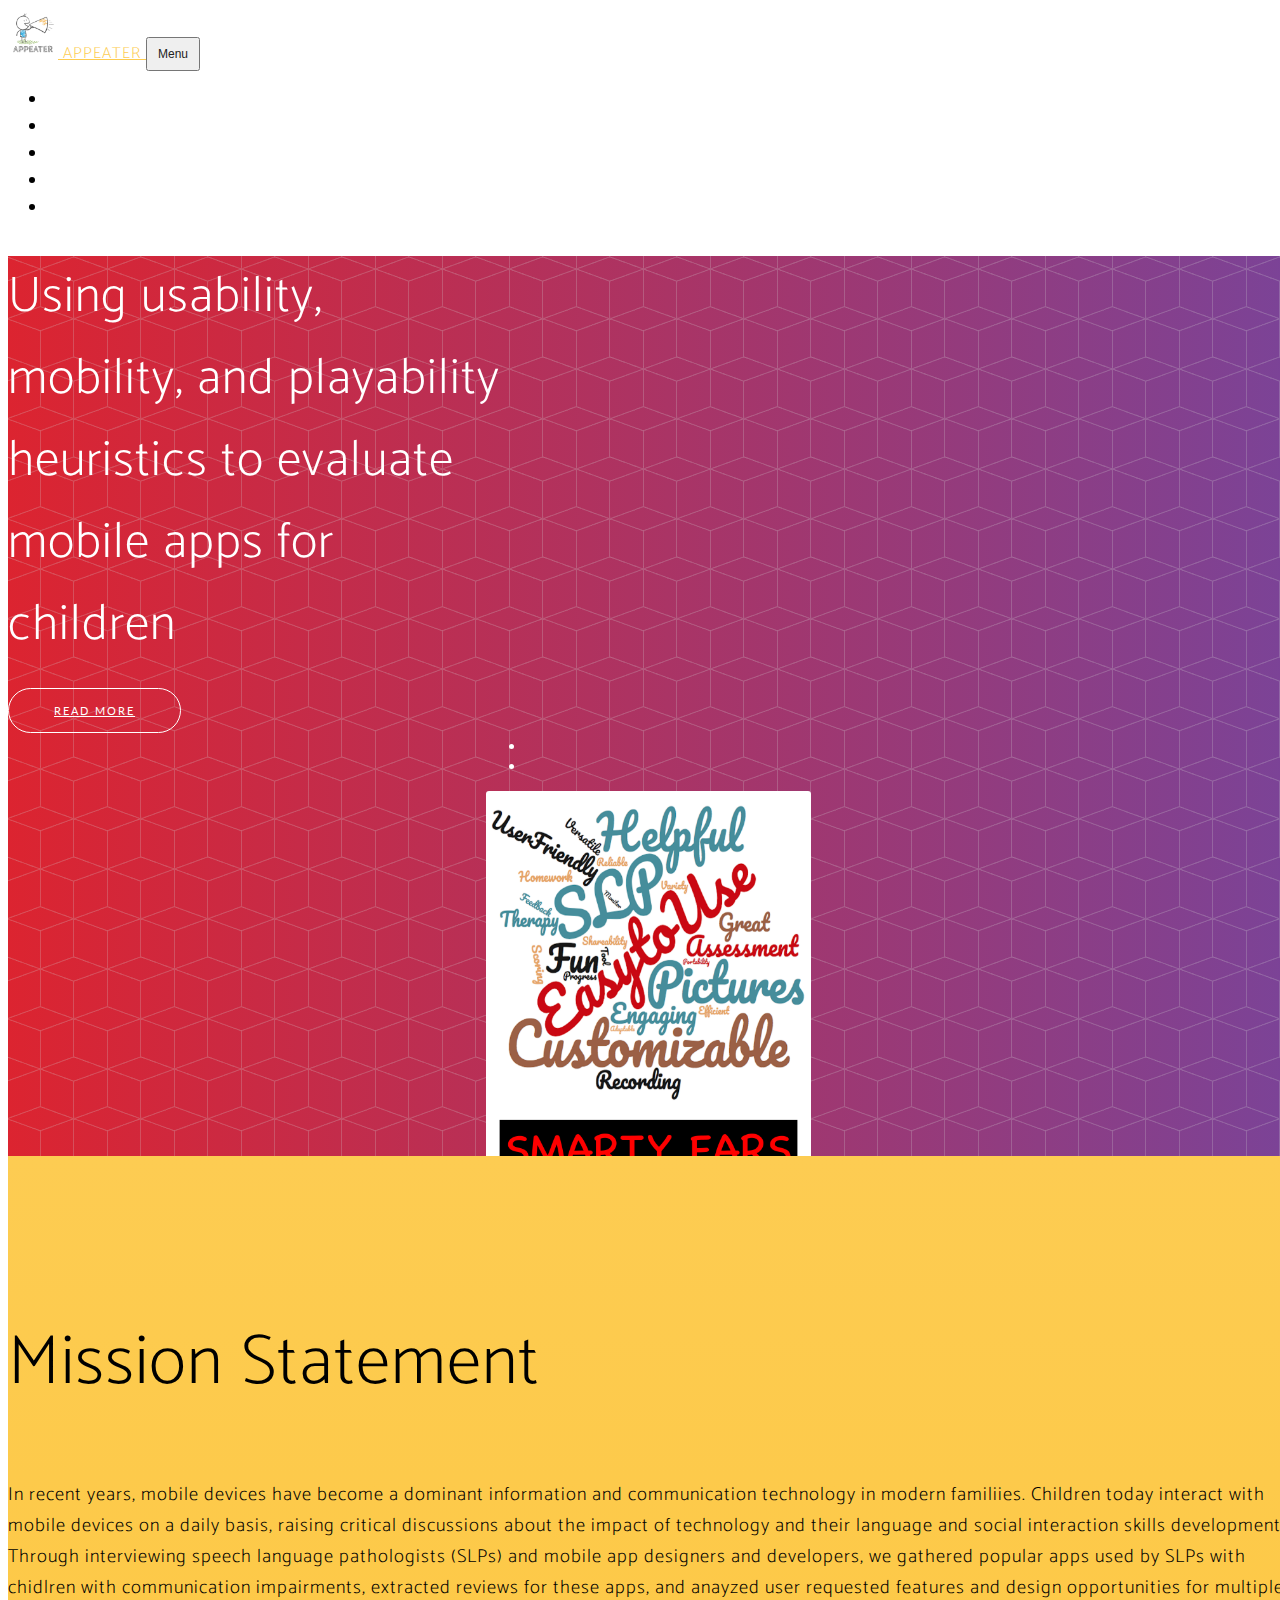
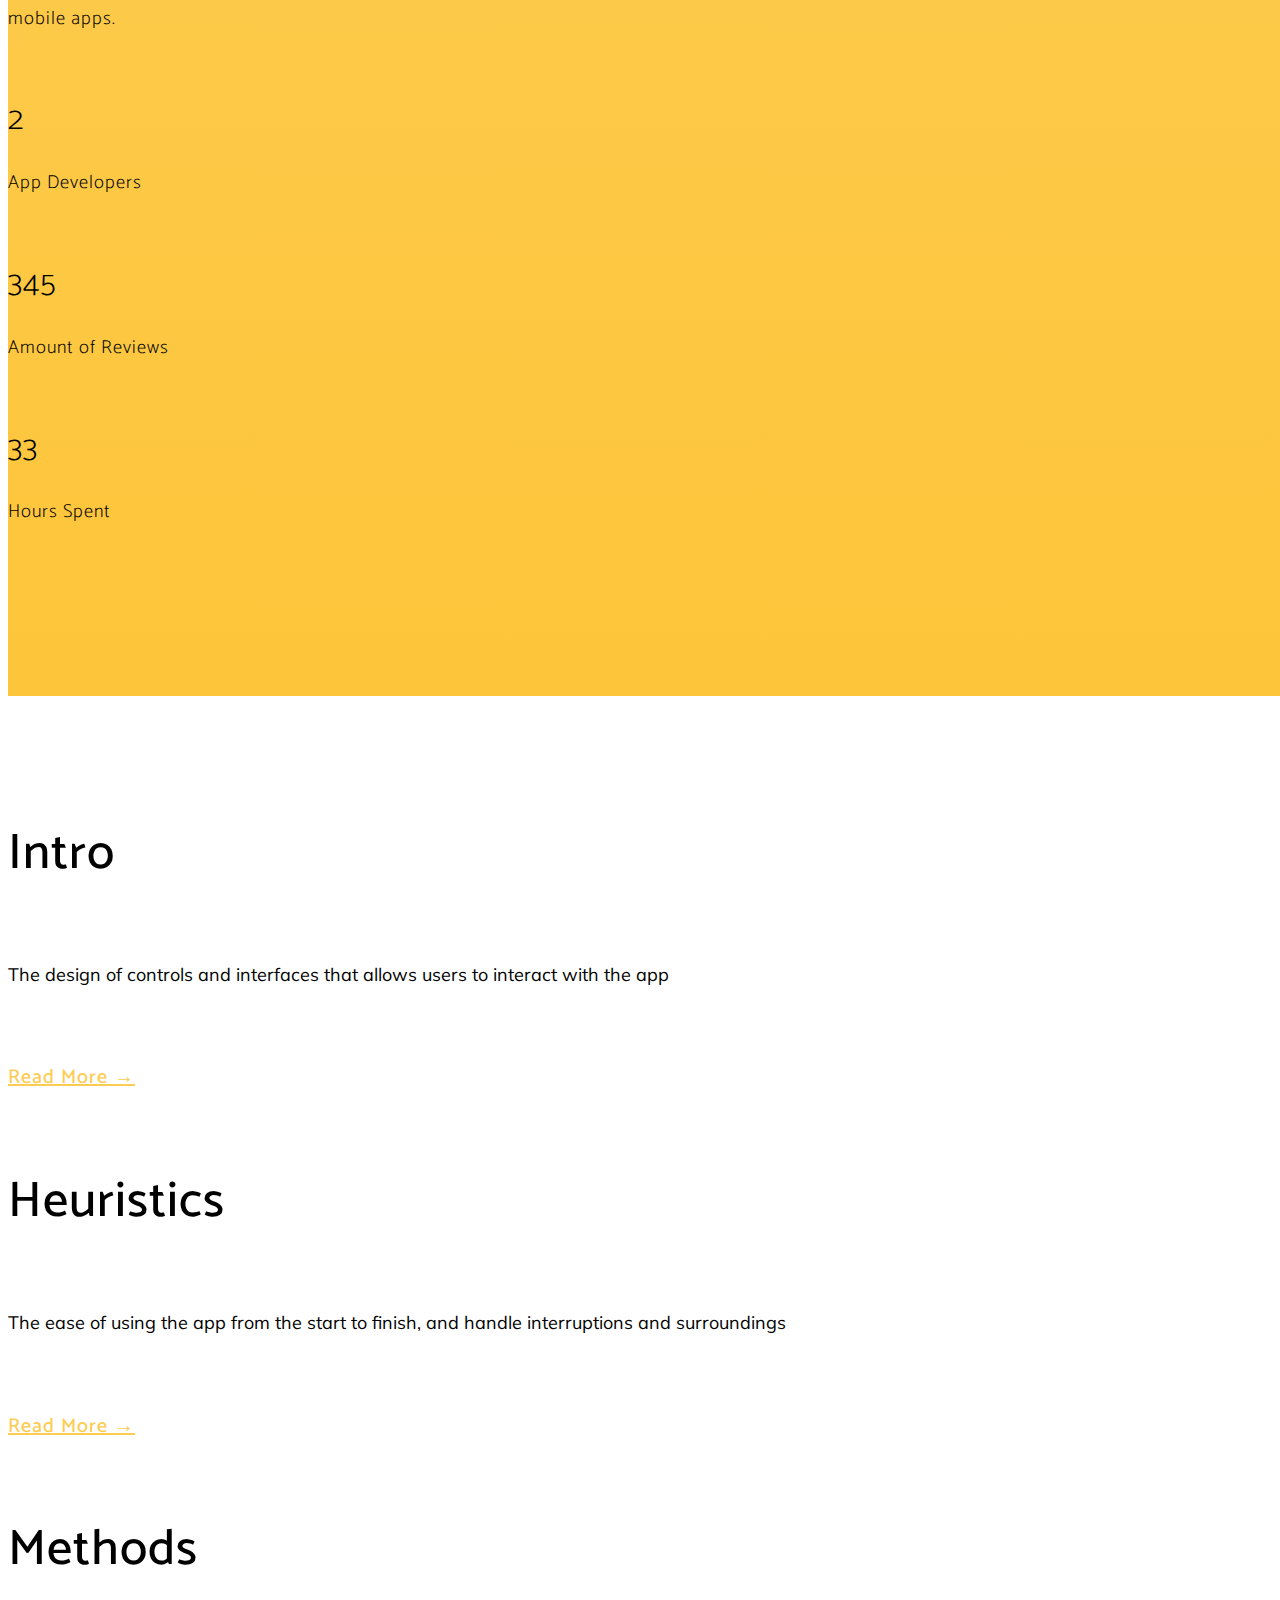
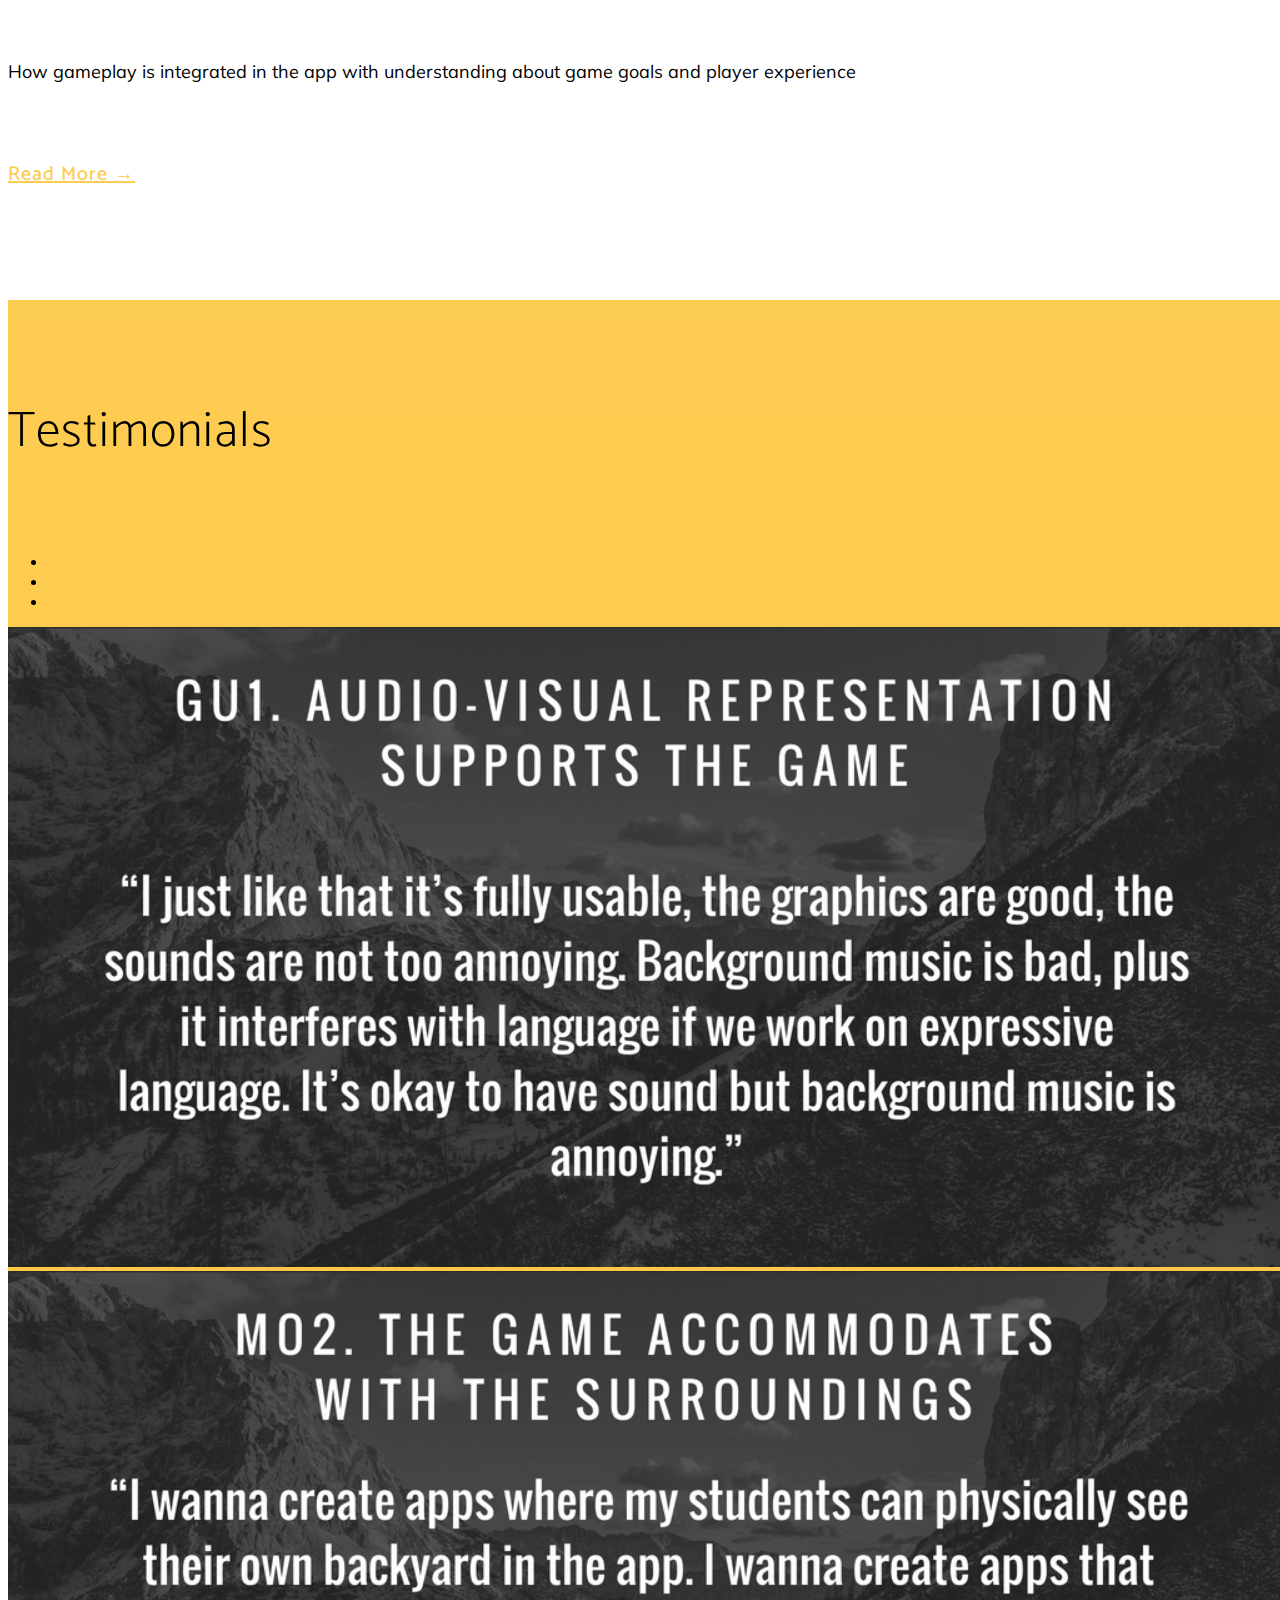
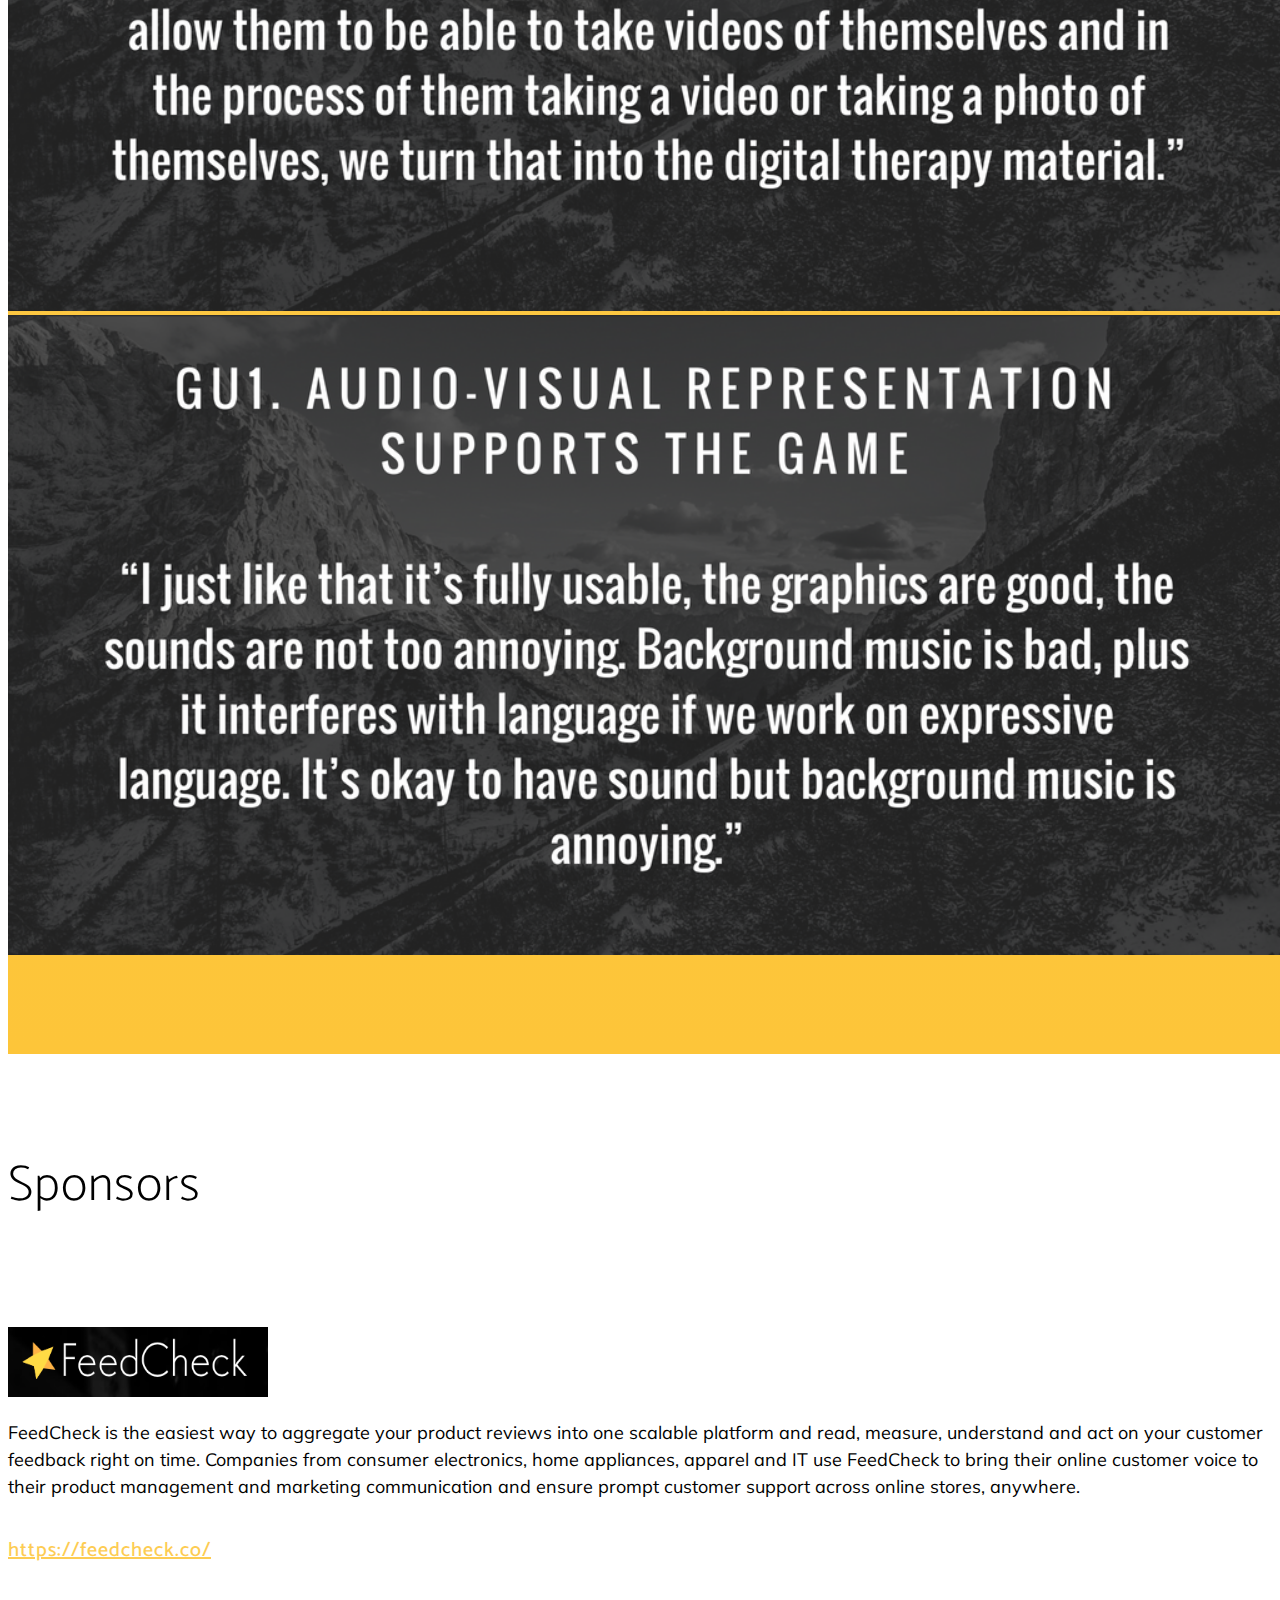
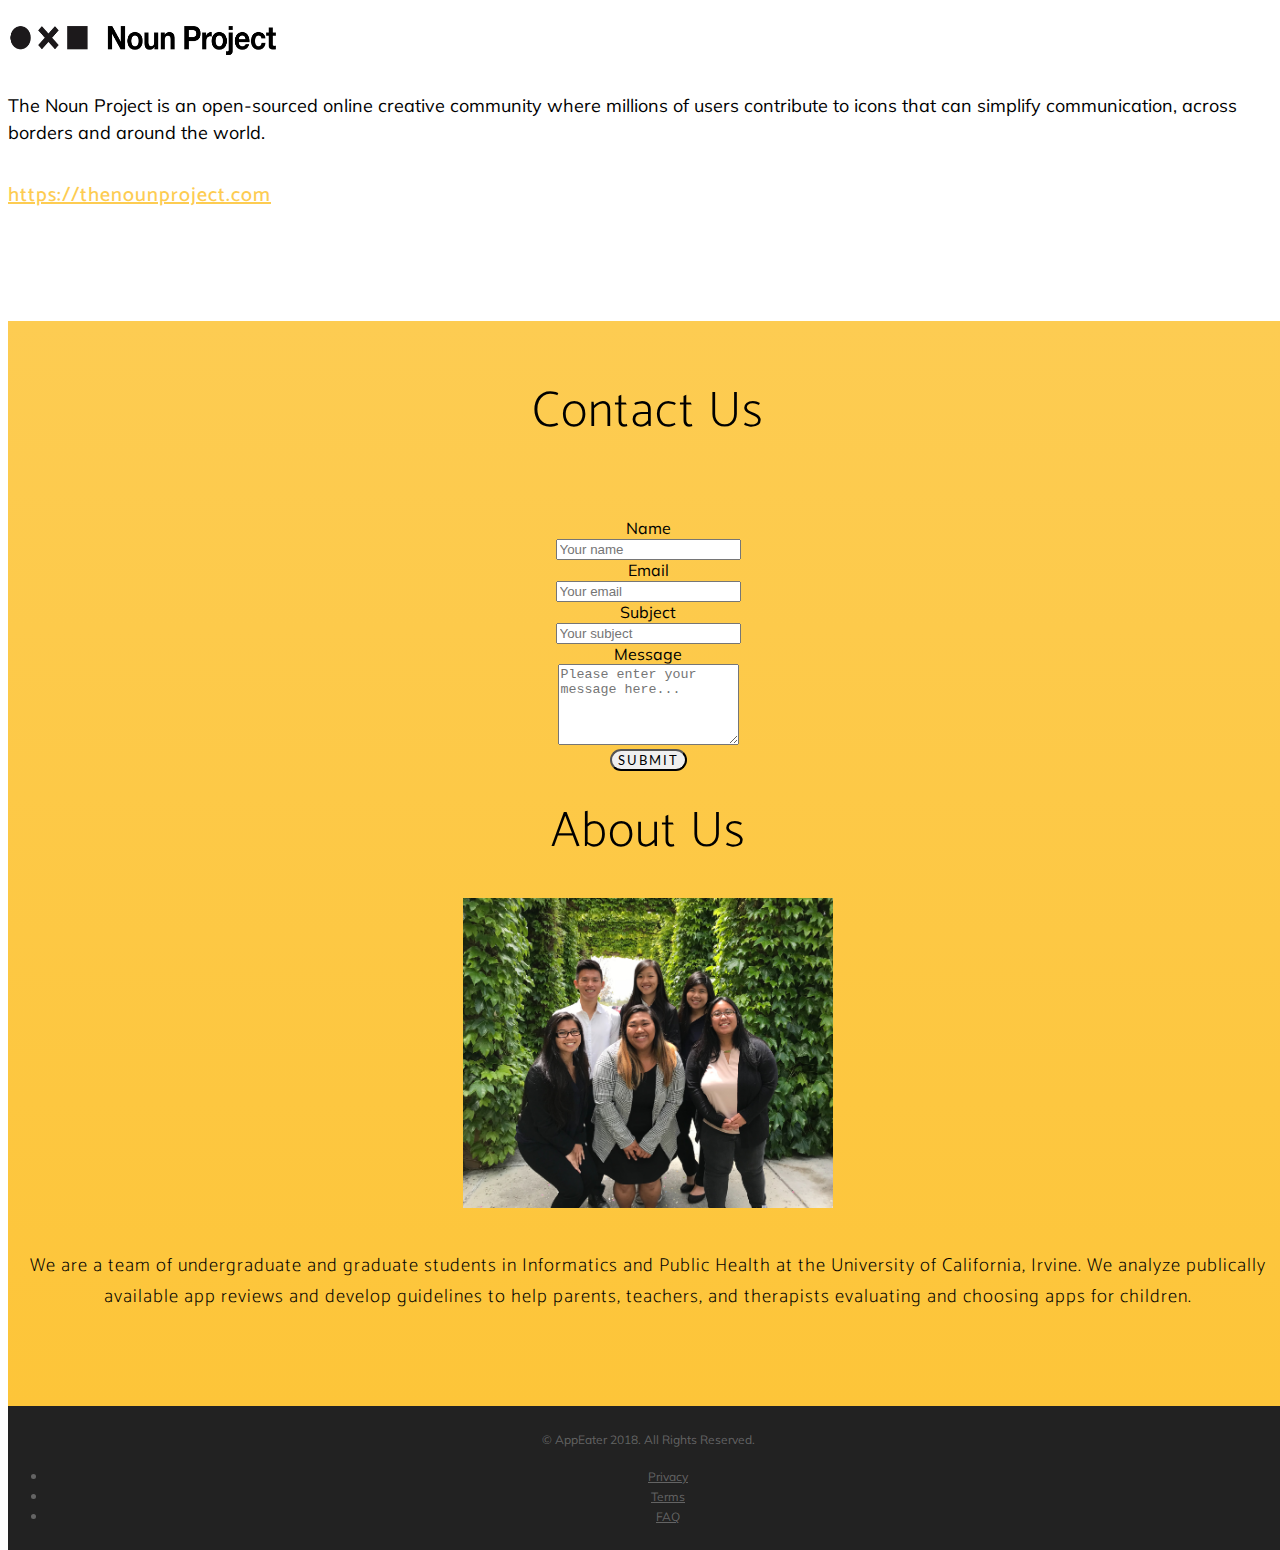
==== index.html @ c5a3f0bb "Add files via upload" ====
<!DOCTYPE html>
<html lang="en">

  <head>

    <meta charset="utf-8">
    <meta name="viewport" content="width=device-width, initial-scale=1, shrink-to-fit=no">
    <meta name="description" content="">
    <meta name="author" content="">

    <title>Evaluating Reviews - Speech Therapy Applications</title>

    <!-- Bootstrap core CSS -->
    <link href="vendor/bootstrap/css/bootstrap.min.css" rel="stylesheet">

    <!-- Custom fonts for this template -->
    <link rel="stylesheet" href="vendor/font-awesome/css/font-awesome.min.css">
    <link rel="stylesheet" href="vendor/simple-line-icons/css/simple-line-icons.css">
    <link href="https://fonts.googleapis.com/css?family=Lato" rel="stylesheet">
    <link href="https://fonts.googleapis.com/css?family=Catamaran:100,200,300,400,500,600,700,800,900" rel="stylesheet">
    <link href="https://fonts.googleapis.com/css?family=Muli" rel="stylesheet">

    <!-- Plugin CSS -->
    <link rel="stylesheet" href="device-mockups/device-mockups.min.css">

    <!-- Custom styles for this template -->
    <link href="css/new-age.min.css" rel="stylesheet">

  </head>

  <body id="page-top">

    <!-- Navigation -->
    <nav class="navbar navbar-expand-lg navbar-light fixed-top" id="mainNav">
      <div class="container">
        <a class="navbar-brand js-scroll-trigger" href="#page-top">
        <img src="img/logo.png" class="img-thumbnail" alt="logo" width="50" height="50"> APPEATER
    </a>
        <button class="navbar-toggler navbar-toggler-right" type="button" data-toggle="collapse" data-target="#navbarResponsive" aria-controls="navbarResponsive" aria-expanded="false" aria-label="Toggle navigation">
          Menu
          <i class="fa fa-bars"></i>
        </button>
        <div class="collapse navbar-collapse" id="navbarResponsive">
          <ul class="navbar-nav ml-auto">
            <li class="nav-item">
              <a class="nav-link js-scroll-trigger" href="intro.html">About</a>
            </li>
            <li class="nav-item">
              <a class="nav-link js-scroll-trigger" href="heuristics.html">Heuristics</a>
            </li>
            <li class="nav-item">
              <a class="nav-link js-scroll-trigger" href="methods.html">Methods</a>
            </li>
            <li class="nav-item">
              <a class="nav-link js-scroll-trigger" href="members.html">Team</a>
            </li>
            <li class="nav-item">
              <a class="nav-link js-scroll-trigger" href="contact.html">Feedback</a>
            </li>
          </ul>
        </div>
      </div>
    </nav>

    <header class="masthead">
      <div class="container h-100">
        <div class="row h-100">
          <div class="col-lg-6 my-auto">
            <div class="header-content mx-auto">
              <h1 class="mb-5"> Using usability, mobility, and playability heuristics to evaluate mobile apps for children</h1>
              <a href="#about" class="btn btn-outline btn-xl js-scroll-trigger">READ MORE</a>
            </div>
          </div>
          <div class="col-lg-6 my-auto">
            <div class="device-container">
              <div class="device-mockup ipad_air_2 portrait silver">
                <div class="device">
                  <div class="screen">
                    <!-- Demo image for screen mockup, you can put an image here, some HTML, an animation, video, or anything else! -->
                    <div id="wordcloud" class="carousel slide" data-ride="carousel">

                      <!-- Indicators -->
                      <ul class="carousel-indicators">
                        <li data-target="#wordcloud" data-slide-to="0" class="active"></li>
                        <li data-target="#wordcloud" data-slide-to="1"></li>
                      </ul>

                      <!-- The slideshow -->
                      <div class="carousel-inner">
                        <div class="carousel-item active">
                          <img src="img/SE_wordcloud_tablet.png" alt="mo1" width="100%">
                        </div>
                        <div class="carousel-item">
                          <img src="img/TBT_wordcloud_tablet.png" alt="mo2"  width="100%">
                        </div>
                      </div>

                      <!-- Left and right controls -->
                      <a class="carousel-control-prev" href="#wordcloud" data-slide="prev">
                        <span class="carousel-control-prev-icon"></span>
                      </a>
                      <a class="carousel-control-next" href="#wordcloud" data-slide="next">
                        <span class="carousel-control-next-icon"></span>
                    </a>
                        </div>
                  </div>
                  <div class="button">
                    <!-- You can hook the "home button" to some JavaScript events or just remove it -->
                  </div>
                </div>
              </div>
            </div>
          </div>
        </div>
      </div>
    </header>

    <section class="download bg-primary text-center" id="about">
      <div class="container">
        <div class="row">
          <div class="col-md-12 mx-auto">
              <h2 class="section-heading">Mission Statement</h2>
            <h3 class="section-heading">In recent years, mobile devices have become a dominant information and communication technology in modern familiies. Children today interact with mobile devices on a daily basis, raising critical discussions about the impact of technology and their language and social interaction skills development. Through interviewing speech language pathologists (SLPs) and mobile app designers and developers, we gathered popular apps used by SLPs with chidlren with communication impairments, extracted reviews for these apps, and anayzed user requested features and design opportunities for multiple mobile apps.</h3>
            <div class="row">
              <div class="col-lg-4">
                <div class="feature-item">
                    <br>
                  <h1 class="display-1">2</h1>
                  <h3>App Developers</h3>
                </div>
              </div>
              <div class="col-lg-4">
                <div class="feature-item">
                    <br>
                  <h1 class="display-1">345</h1>
                  <h3>Amount of Reviews</h3>
                </div>
              </div>
              <div class="col-lg-4">
                <div class="feature-item">
                    <br>
                  <h1 class="display-1">33</h1>
                  <h3>Hours Spent</h3>
                </div>
              </div>
            </div>
          </div>
        </div>
      </div>
    </section>

    <section class="text-center" id="heuristics">
      <div class="container">
        <div class="row">
          <div class="col-lg-4 col-md-6 text-center">
            <div class="service-box mt-5 mx-auto">
              <h4 class="mb-3">Intro</h4>
              <p class="text-muted mb-0">The design of controls and interfaces that allows users to interact with the app</p>
              <br>
              <h5><a href="intro.html">Read More →</a></h5>
            </div>
          </div>

          <div class="col-lg-4 col-md-6 text-center">
            <div class="service-box mt-5 mx-auto">
              <h4 class="mb-3">Heuristics</h4>
              <p class="text-muted mb-0">The ease of using the app from the start to finish, and handle interruptions and surroundings</p>
              <br>
              <h5><a href="heuristics.html">Read More →</a></h5>
            </div>
          </div>

          <div class="col-lg-4 col-md-6 text-center">
            <div class="service-box mt-5 mx-auto">
              <h4 class="mb-3">Methods</h4>
              <p class="text-muted mb-0">How gameplay is integrated in the app with understanding about game goals and player experience</p>
              <br>
              <h5><a href="methods.html">Read More →</a></h5>
          </div>
          </div>
        </div>
      </div>
    </section>

    <section class="bg-primary text-center" id="testimonials">
        <div class="container">
            <div class="row">
                <div class="col-lg-12 text-center">
                    <h2 class="section-heading">Testimonials</h2> <br>
                <div id="demo" class="carousel slide" data-ride="carousel">

                  <!-- Indicators -->
                  <ul class="carousel-indicators">
                    <li data-target="#demo" data-slide-to="0" class="active"></li>
                    <li data-target="#demo" data-slide-to="1"></li>
                    <li data-target="#demo" data-slide-to="2"></li>
                  </ul>

                  <!-- The slideshow -->
                  <div class="carousel-inner">
                    <div class="carousel-item active">
                      <img src="img/1.png" alt="mo1" width="100%">
                    </div>
                    <div class="carousel-item">
                      <img src="img/2.png" alt="mo2"  width="100%">
                    </div>
                    <div class="carousel-item">
                      <img src="img/1.png" alt="mo3"  width="100%">
                    </div>
                  </div>

                  <!-- Left and right controls -->
                  <a class="carousel-control-prev" href="#demo" data-slide="prev">
                    <span class="carousel-control-prev-icon"></span>
                  </a>
                  <a class="carousel-control-next" href="#demo" data-slide="next">
                    <span class="carousel-control-next-icon"></span>
                </a>
                    </div>
                </div>
                </div>
            </div>
        <br>
    </section>

    <section class="features text-center">
        <h2 class="section-heading">Sponsors</h2>
        <div class="container">
          <div class="row">
            <div class="col-lg-6">
                <a href="https://feedcheck.co/"><img src="img/feedchecklogo.png" alt="feedchecklogo" width="260" height="70"></a><br>
                <p>FeedCheck is the easiest way to aggregate your product reviews into one scalable
                    platform and read, measure, understand and act on your customer
                    feedback right on time. Companies from consumer electronics, home appliances,
                    apparel and IT use FeedCheck to bring their online customer voice to their product
                    management and marketing communication and ensure prompt customer support across
                    online stores, anywhere.</p>
                <a href="https://feedcheck.co/"><h5>https://feedcheck.co/</h5></a>
            </div>
            <div class="col-lg-6">
                <a href="https://thenounproject.com"><img src="img/nounproject.png" alt="feedchecklogo" width="270" height="70"></a><br>
                <p>The Noun Project is an open-sourced online creative community where millions
                    of users contribute to icons that can simplify communication, across borders and around the world.</p>
                <a href="https://thenounproject.com"><h5>https://thenounproject.com</h5></a>
            </div>
        </div>
    </div>
    </section>

    <section class="contact bg-primary" id="contact">
      <div class="container">
          <div class="row">
            <div class="col-lg-6 my-auto">
                <h2>Contact Us</h2>
                <br>
                <br>

              <!-- Name input-->
        <form action="contactform.php" method="POST">
            <div class="form-group">
              <label class="col-md-3 control-label" for="name">Name</label>
              <div class="col-md-12">
                <input id="name" name="name" type="text" placeholder="Your name" class="form-control">
              </div>
            </div>

            <!-- Email input-->
            <div class="form-group">
              <label class="col-md-3 control-label" for="email">Email</label>
              <div class="col-md-12">
                <input id="email" name="email" type="text" placeholder="Your email" class="form-control">
              </div>
            </div>

            <!-- Subject input-->
            <div class="form-group">
              <label class="col-md-3 control-label" for="email">Subject</label>
              <div class="col-md-12">
                <input id="subject" name="subject" type="text" placeholder="Your subject" class="form-control">
              </div>
            </div>

            <!-- Message body -->
            <div class="form-group">
              <label class="col-md-3 control-label" for="message">Message</label>
              <div class="col-md-12">
                <textarea class="form-control" id="message" name="message" placeholder="Please enter your message here..." rows="5"></textarea>
              </div>
            </div>

            <!-- Form actions -->
            <div class="form-group">
              <div class="col-md-12 text-center">
                <button type="submit" class="btn btn-primary btn-lg" name="submit">Submit</button>
              </div>
            </div>
            </div>
        </form>

            <div class="col-lg-6 my-auto">
                <br>
                <h2>About Us</h2>
                <img src="img/teampic.jpg" alt="groupphoto" width="370" height="310">
                <br>
                <br>
                <h3>We are a team of undergraduate and graduate students in Informatics and Public Health at the University of California, Irvine. We analyze publically available app reviews and develop guidelines to help parents, teachers, and therapists evaluating and choosing apps for children.</h3>
            </div>
        </div>
    </div>
    </section>

    <footer>
      <div class="container">
        <p>&copy; AppEater 2018. All Rights Reserved.</p>
        <ul class="list-inline">
          <li class="list-inline-item">
            <a href="#">Privacy</a>
          </li>
          <li class="list-inline-item">
            <a href="#">Terms</a>
          </li>
          <li class="list-inline-item">
            <a href="#">FAQ</a>
          </li>
        </ul>
      </div>
    </footer>

    <!-- Bootstrap core JavaScript -->
    <script src="vendor/jquery/jquery.min.js"></script>
    <script src="vendor/bootstrap/js/bootstrap.bundle.min.js"></script>

    <!-- Plugin JavaScript -->
    <script src="vendor/jquery-easing/jquery.easing.min.js"></script>

    <!-- Custom scripts for this template -->
    <script src="js/new-age.min.js"></script>

  </body>

</html>
---- css/new-age.min.css ----
body,html{width:100%;height:100%}body{font-family:Muli,Helvetica,Arial,sans-serif}a{color:#fdcc52;-webkit-transition:all .35s;-moz-transition:all .35s;transition:all .35s}a:focus,a:hover{color:#fcbd20}hr{max-width:100px;margin:25px auto 0;border-width:1px;border-color:rgba(34,34,34,.1)}hr.light{border-color:#fff}h1,h2,h3,h4,h5,h6{font-family:Catamaran,Helvetica,Arial,sans-serif;font-weight:200;letter-spacing:1px}p{font-size:18px;line-height:1.5;margin-bottom:20px}section{padding:50px 0px 75px 0px}section h2{font-size:50px}section h4{font-size:50px; font-weight:500}section h5{font-size:20px;font-weight:500}#mainNav{border-color:rgba(34,34,34,.05);background-color:#fff;-webkit-transition:all .35s;-moz-transition:all .35s;transition:all .35s;font-family:Catamaran,Helvetica,Arial,sans-serif;font-weight:200;letter-spacing:1px}#mainNav .navbar-brand{color:#fdcc52;font-family:Catamaran,Helvetica,Arial,sans-serif;font-weight:200;letter-spacing:1px}#mainNav .navbar-brand:focus,#mainNav .navbar-brand:hover{color:#fcbd20}#mainNav .navbar-toggler{font-size:12px;padding:8px 10px;color:#222}#mainNav .navbar-nav>li>a{font-size:11px;font-family:Lato,Helvetica,Arial,sans-serif;letter-spacing:2px;text-transform:uppercase}#mainNav .navbar-nav>li>a.active{color:#fdcc52!important;background-color:transparent}#mainNav .navbar-nav>li>a.active:hover{background-color:transparent}#mainNav .navbar-nav>li>a,#mainNav .navbar-nav>li>a:focus{color:#222}#mainNav .navbar-nav>li>a:focus:hover,#mainNav .navbar-nav>li>a:hover{color:#fdcc52}@media (min-width:992px){#mainNav{border-color:transparent;background-color:transparent}#mainNav .navbar-brand{color:fade(white,70%)}#mainNav .navbar-brand:focus,#mainNav .navbar-brand:hover{color:#fff}#mainNav .navbar-nav>li>a,#mainNav .navbar-nav>li>a:focus{color:rgba(255,255,255,.7)}#mainNav .navbar-nav>li>a:focus:hover,#mainNav .navbar-nav>li>a:hover{color:#fff}#mainNav.navbar-shrink{border-color:rgba(34,34,34,.1);background-color:#fff}#mainNav.navbar-shrink .navbar-brand{color:#222}#mainNav.navbar-shrink .navbar-brand:focus,#mainNav.navbar-shrink .navbar-brand:hover{color:#fdcc52}#mainNav.navbar-shrink .navbar-nav>li>a,#mainNav.navbar-shrink .navbar-nav>li>a:focus{color:#222}#mainNav.navbar-shrink .navbar-nav>li>a:focus:hover,#mainNav.navbar-shrink .navbar-nav>li>a:hover{color:#fdcc52}}header.masthead{position:relative;width:100%;padding-top:200px;padding-bottom:100px;color:#fff;background:url(../img/bg-pattern.png),#7b4397;background:url(../img/bg-pattern.png),-webkit-linear-gradient(to left,#7b4397,#dc2430);background:url(../img/bg-pattern.png),linear-gradient(to left,#7b4397,#dc2430)}header.masthead .header-content{max-width:500px;margin-bottom:100px;text-align:center}header.masthead .header-content h1{font-size:30px}header.masthead .device-container{max-width:325px;margin-right:auto;margin-left:auto}header.masthead .device-container .screen img{border-radius:3px}@media (min-width:992px){header.masthead{height:100vh;min-height:775px;padding-top:0;padding-bottom:0;}header.masthead .header-content{margin-bottom:0;text-align:left}header.masthead .header-content h1{font-size:50px}header.masthead .device-container{max-width:325px}}section.download{position:relative;padding:150px 0}section.download h2{font-size:50px;margin-top:0}section.download .badges .badge-link{display:block;margin-bottom:25px}section.download .badges .badge-link:last-child{margin-bottom:0}section.download .badges .badge-link img{height:60px}@media (min-width:768px){section.download .badges .badge-link{display:inline-block;margin-bottom:0}}@media (min-width:768px){section.download h2{font-size:70px}}section.features .section-heading{margin-bottom:100px}section.features .section-heading h2{margin-top:0}section.features .section-heading p{margin-bottom:0}section.features .device-container,section.features .feature-item{max-width:325px;margin:0 auto}section.features .device-container{margin-bottom:100px}@media (min-width:992px){section.features .device-container{margin-bottom:0}}section.features .feature-item{padding-top:50px;padding-bottom:50px;text-align:center}section.features .feature-item h3{font-size:30px}section.features .feature-item i{font-size:80px;display:block;margin-bottom:15px;background:-webkit-linear-gradient(to left,#7b4397,#dc2430);background:linear-gradient(to left,#7b4397,#dc2430);-webkit-background-clip:text;-webkit-text-fill-color:transparent}section.cta{position:relative;padding:250px 0;background-image:url(../img/bg-cta.jpg);background-position:center;-webkit-background-size:cover;-moz-background-size:cover;-o-background-size:cover;background-size:cover}section.cta .cta-content{position:relative;z-index:1}section.cta .cta-content h2{font-size:50px;max-width:450px;margin-top:0;margin-bottom:25px;color:#fff}@media (min-width:768px){section.cta .cta-content h2{font-size:80px}}section.cta .overlay{position:absolute;top:0;left:0;width:100%;height:100%;background-color:rgba(0,0,0,.5)}section.contact{text-align:center}section.contact h2{margin-top:0;margin-bottom:25px}section.contact h2 i{color:#dd4b39}section.contact ul.list-social{margin-bottom:0}section.contact ul.list-social li a{font-size:40px;line-height:80px;display:block;width:80px;height:80px;color:#fff;border-radius:100%}section.contact ul.list-social li.social-twitter a{background-color:#1da1f2}section.contact ul.list-social li.social-twitter a:hover{background-color:#0d95e8}section.contact ul.list-social li.social-facebook a{background-color:#3b5998}section.contact ul.list-social li.social-facebook a:hover{background-color:#344e86}section.contact ul.list-social li.social-google-plus a{background-color:#dd4b39}section.contact ul.list-social li.social-google-plus a:hover{background-color:#d73925}footer{padding:25px 0;text-align:center;color:rgba(255,255,255,.3);background-color:#222}footer p{font-size:12px;margin:0}footer ul{margin-bottom:0}footer ul li a{font-size:12px;color:rgba(255,255,255,.3)}footer ul li a.active,footer ul li a:active,footer ul li a:focus,footer ul li a:hover{text-decoration:none}.bg-primary{background:#fdcc52;background:-webkit-linear-gradient(#fdcc52,#fdc539);background:linear-gradient(#fdcc52,#fdc539)}.text-primary{color:#fdcc52}.no-gutter>[class*=col-]{padding-right:0;padding-left:0}.btn-outline{color:#fff;border:1px solid;border-color:#fff}.btn-outline.active,.btn-outline:active,.btn-outline:focus,.btn-outline:hover{color:#fff;border-color:#fdcc52;background-color:#fdcc52}.btn{border-radius:300px;font-family:Lato,Helvetica,Arial,sans-serif;letter-spacing:2px;text-transform:uppercase}.btn-xl{font-size:11px;padding:15px 45px}
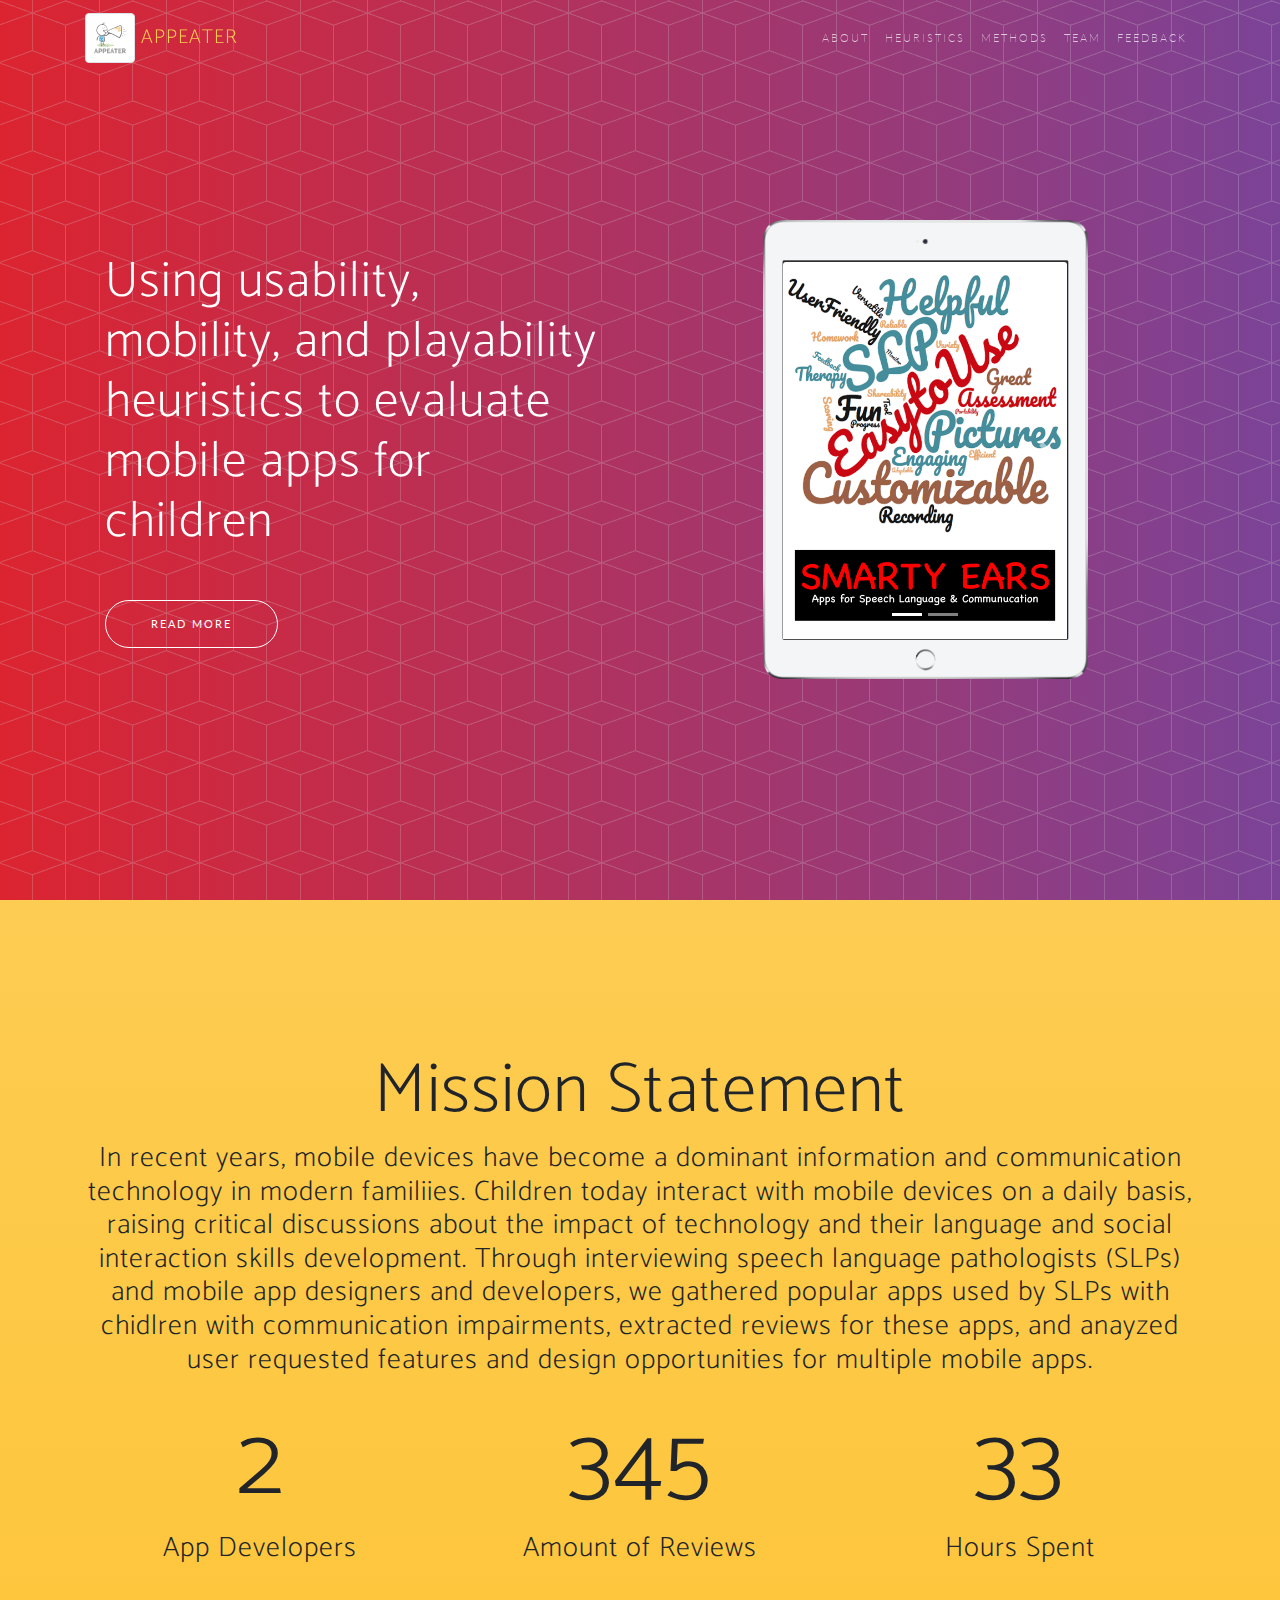
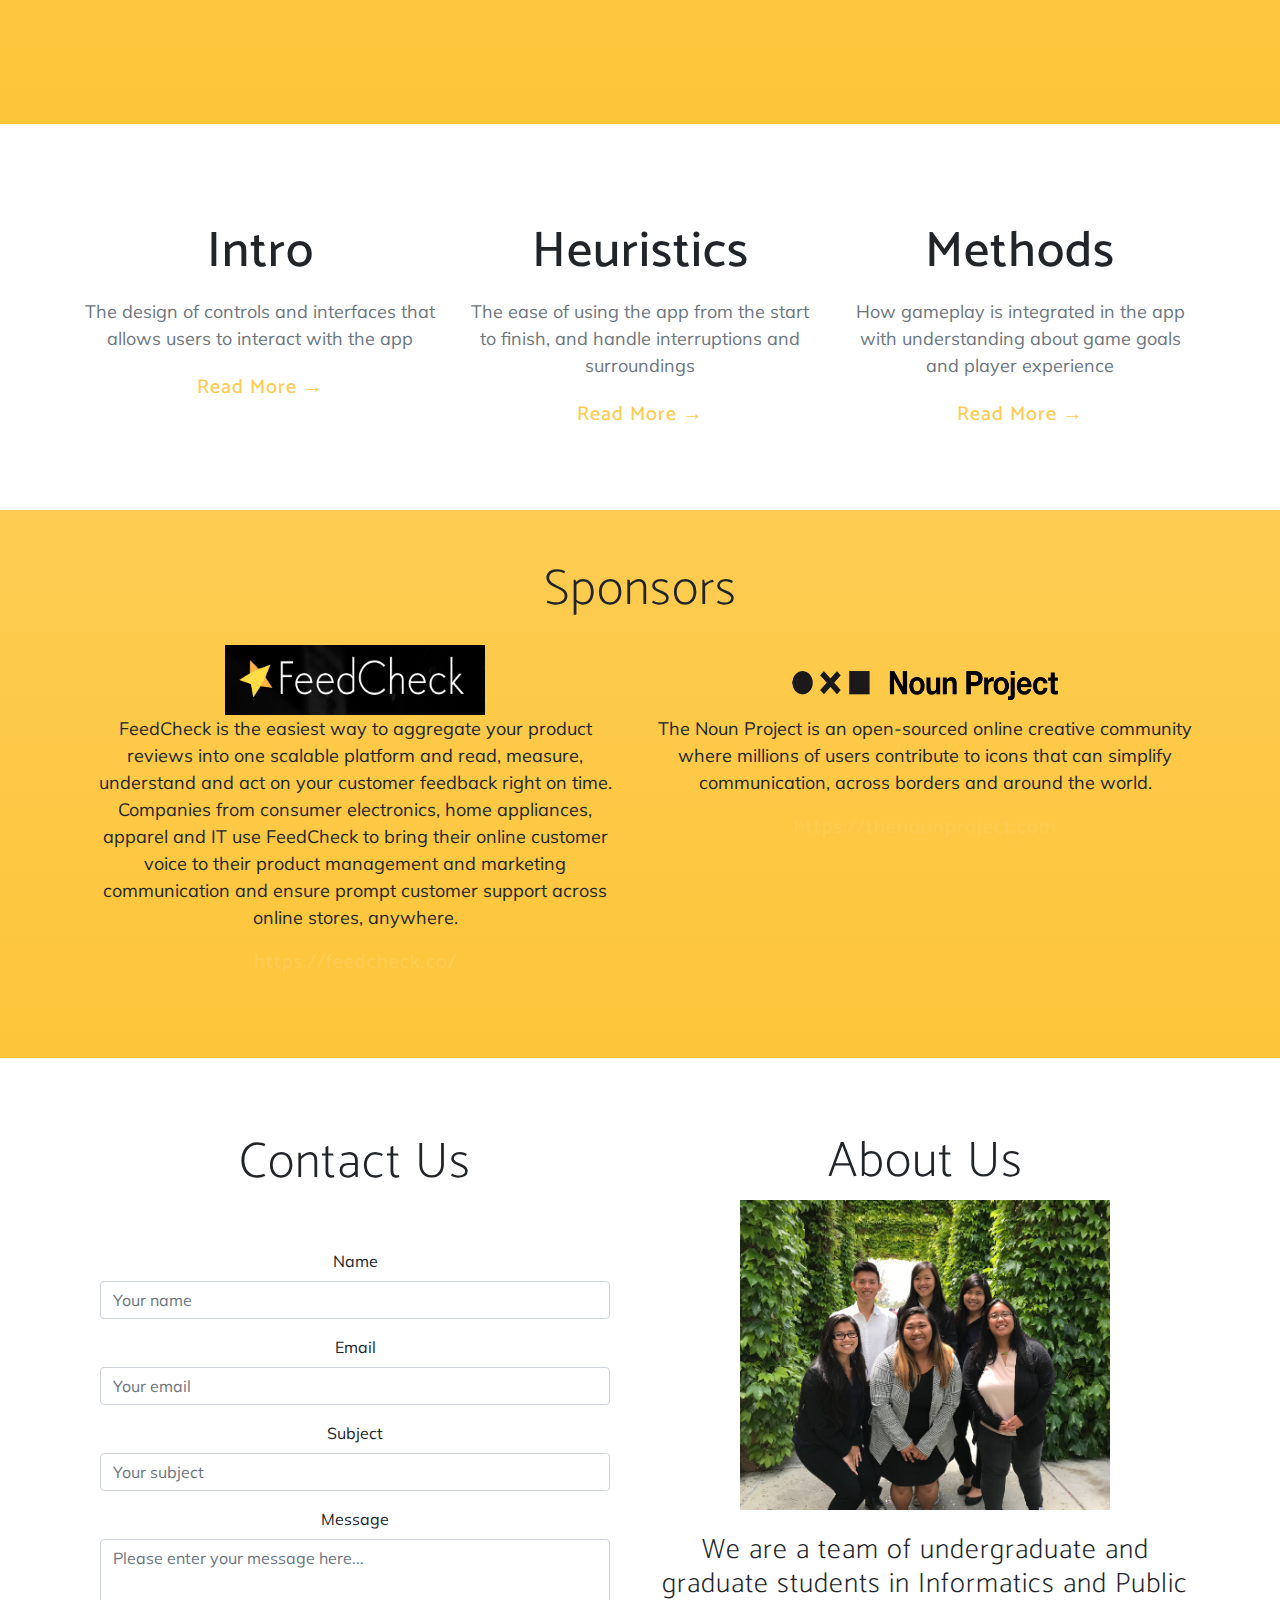
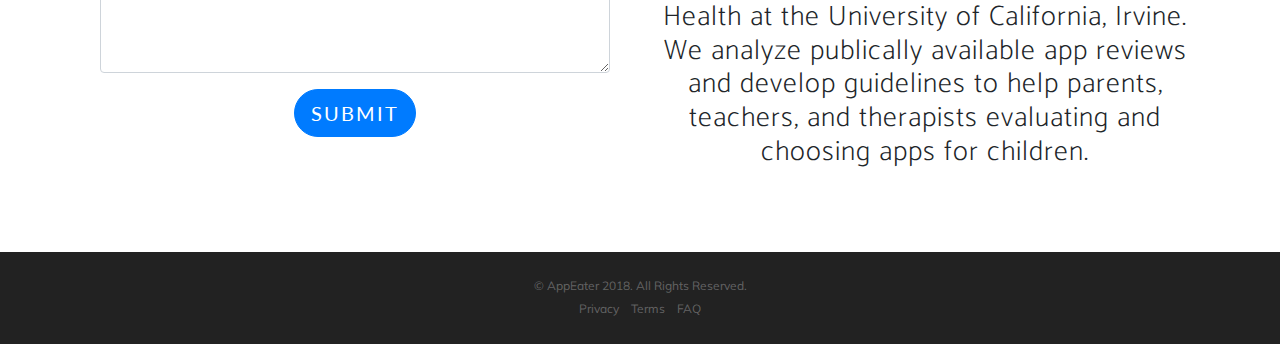
==== commit d8ac3a36: "Add files via upload" ====
--- a/index.html
+++ b/index.html
@@ -182,48 +182,7 @@
       </div>
     </section>
 
-    <section class="bg-primary text-center" id="testimonials">
-        <div class="container">
-            <div class="row">
-                <div class="col-lg-12 text-center">
-                    <h2 class="section-heading">Testimonials</h2> <br>
-                <div id="demo" class="carousel slide" data-ride="carousel">
-
-                  <!-- Indicators -->
-                  <ul class="carousel-indicators">
-                    <li data-target="#demo" data-slide-to="0" class="active"></li>
-                    <li data-target="#demo" data-slide-to="1"></li>
-                    <li data-target="#demo" data-slide-to="2"></li>
-                  </ul>
-
-                  <!-- The slideshow -->
-                  <div class="carousel-inner">
-                    <div class="carousel-item active">
-                      <img src="img/1.png" alt="mo1" width="100%">
-                    </div>
-                    <div class="carousel-item">
-                      <img src="img/2.png" alt="mo2"  width="100%">
-                    </div>
-                    <div class="carousel-item">
-                      <img src="img/1.png" alt="mo3"  width="100%">
-                    </div>
-                  </div>
-
-                  <!-- Left and right controls -->
-                  <a class="carousel-control-prev" href="#demo" data-slide="prev">
-                    <span class="carousel-control-prev-icon"></span>
-                  </a>
-                  <a class="carousel-control-next" href="#demo" data-slide="next">
-                    <span class="carousel-control-next-icon"></span>
-                </a>
-                    </div>
-                </div>
-                </div>
-            </div>
-        <br>
-    </section>
-
-    <section class="features text-center">
+    <section class="contact bg-primary">
         <h2 class="section-heading">Sponsors</h2>
         <div class="container">
           <div class="row">
@@ -247,7 +206,7 @@
     </div>
     </section>
 
-    <section class="contact bg-primary" id="contact">
+    <section class="text-center" id="contact">
       <div class="container">
           <div class="row">
             <div class="col-lg-6 my-auto">
--- a/vendor/simple-line-icons/css/simple-line-icons.css
+++ b/vendor/simple-line-icons/css/simple-line-icons.css
@@ -0,0 +1,778 @@
+@font-face {
+  font-family: 'simple-line-icons';
+  src: url('../fonts/Simple-Line-Icons.eot?v=2.4.0');
+  src: url('../fonts/Simple-Line-Icons.eot?v=2.4.0#iefix') format('embedded-opentype'), url('../fonts/Simple-Line-Icons.woff2?v=2.4.0') format('woff2'), url('../fonts/Simple-Line-Icons.ttf?v=2.4.0') format('truetype'), url('../fonts/Simple-Line-Icons.woff?v=2.4.0') format('woff'), url('../fonts/Simple-Line-Icons.svg?v=2.4.0#simple-line-icons') format('svg');
+  font-weight: normal;
+  font-style: normal;
+}
+/*
+ Use the following CSS code if you want to have a class per icon.
+ Instead of a list of all class selectors, you can use the generic [class*="icon-"] selector, but it's slower:
+*/
+.icon-user,
+.icon-people,
+.icon-user-female,
+.icon-user-follow,
+.icon-user-following,
+.icon-user-unfollow,
+.icon-login,
+.icon-logout,
+.icon-emotsmile,
+.icon-phone,
+.icon-call-end,
+.icon-call-in,
+.icon-call-out,
+.icon-map,
+.icon-location-pin,
+.icon-direction,
+.icon-directions,
+.icon-compass,
+.icon-layers,
+.icon-menu,
+.icon-list,
+.icon-options-vertical,
+.icon-options,
+.icon-arrow-down,
+.icon-arrow-left,
+.icon-arrow-right,
+.icon-arrow-up,
+.icon-arrow-up-circle,
+.icon-arrow-left-circle,
+.icon-arrow-right-circle,
+.icon-arrow-down-circle,
+.icon-check,
+.icon-clock,
+.icon-plus,
+.icon-minus,
+.icon-close,
+.icon-event,
+.icon-exclamation,
+.icon-organization,
+.icon-trophy,
+.icon-screen-smartphone,
+.icon-screen-desktop,
+.icon-plane,
+.icon-notebook,
+.icon-mustache,
+.icon-mouse,
+.icon-magnet,
+.icon-energy,
+.icon-disc,
+.icon-cursor,
+.icon-cursor-move,
+.icon-crop,
+.icon-chemistry,
+.icon-speedometer,
+.icon-shield,
+.icon-screen-tablet,
+.icon-magic-wand,
+.icon-hourglass,
+.icon-graduation,
+.icon-ghost,
+.icon-game-controller,
+.icon-fire,
+.icon-eyeglass,
+.icon-envelope-open,
+.icon-envelope-letter,
+.icon-bell,
+.icon-badge,
+.icon-anchor,
+.icon-wallet,
+.icon-vector,
+.icon-speech,
+.icon-puzzle,
+.icon-printer,
+.icon-present,
+.icon-playlist,
+.icon-pin,
+.icon-picture,
+.icon-handbag,
+.icon-globe-alt,
+.icon-globe,
+.icon-folder-alt,
+.icon-folder,
+.icon-film,
+.icon-feed,
+.icon-drop,
+.icon-drawer,
+.icon-docs,
+.icon-doc,
+.icon-diamond,
+.icon-cup,
+.icon-calculator,
+.icon-bubbles,
+.icon-briefcase,
+.icon-book-open,
+.icon-basket-loaded,
+.icon-basket,
+.icon-bag,
+.icon-action-undo,
+.icon-action-redo,
+.icon-wrench,
+.icon-umbrella,
+.icon-trash,
+.icon-tag,
+.icon-support,
+.icon-frame,
+.icon-size-fullscreen,
+.icon-size-actual,
+.icon-shuffle,
+.icon-share-alt,
+.icon-share,
+.icon-rocket,
+.icon-question,
+.icon-pie-chart,
+.icon-pencil,
+.icon-note,
+.icon-loop,
+.icon-home,
+.icon-grid,
+.icon-graph,
+.icon-microphone,
+.icon-music-tone-alt,
+.icon-music-tone,
+.icon-earphones-alt,
+.icon-earphones,
+.icon-equalizer,
+.icon-like,
+.icon-dislike,
+.icon-control-start,
+.icon-control-rewind,
+.icon-control-play,
+.icon-control-pause,
+.icon-control-forward,
+.icon-control-end,
+.icon-volume-1,
+.icon-volume-2,
+.icon-volume-off,
+.icon-calendar,
+.icon-bulb,
+.icon-chart,
+.icon-ban,
+.icon-bubble,
+.icon-camrecorder,
+.icon-camera,
+.icon-cloud-download,
+.icon-cloud-upload,
+.icon-envelope,
+.icon-eye,
+.icon-flag,
+.icon-heart,
+.icon-info,
+.icon-key,
+.icon-link,
+.icon-lock,
+.icon-lock-open,
+.icon-magnifier,
+.icon-magnifier-add,
+.icon-magnifier-remove,
+.icon-paper-clip,
+.icon-paper-plane,
+.icon-power,
+.icon-refresh,
+.icon-reload,
+.icon-settings,
+.icon-star,
+.icon-symbol-female,
+.icon-symbol-male,
+.icon-target,
+.icon-credit-card,
+.icon-paypal,
+.icon-social-tumblr,
+.icon-social-twitter,
+.icon-social-facebook,
+.icon-social-instagram,
+.icon-social-linkedin,
+.icon-social-pinterest,
+.icon-social-github,
+.icon-social-google,
+.icon-social-reddit,
+.icon-social-skype,
+.icon-social-dribbble,
+.icon-social-behance,
+.icon-social-foursqare,
+.icon-social-soundcloud,
+.icon-social-spotify,
+.icon-social-stumbleupon,
+.icon-social-youtube,
+.icon-social-dropbox,
+.icon-social-vkontakte,
+.icon-social-steam {
+  font-family: 'simple-line-icons';
+  speak: none;
+  font-style: normal;
+  font-weight: normal;
+  font-variant: normal;
+  text-transform: none;
+  line-height: 1;
+  /* Better Font Rendering =========== */
+  -webkit-font-smoothing: antialiased;
+  -moz-osx-font-smoothing: grayscale;
+}
+.icon-user:before {
+  content: "\e005";
+}
+.icon-people:before {
+  content: "\e001";
+}
+.icon-user-female:before {
+  content: "\e000";
+}
+.icon-user-follow:before {
+  content: "\e002";
+}
+.icon-user-following:before {
+  content: "\e003";
+}
+.icon-user-unfollow:before {
+  content: "\e004";
+}
+.icon-login:before {
+  content: "\e066";
+}
+.icon-logout:before {
+  content: "\e065";
+}
+.icon-emotsmile:before {
+  content: "\e021";
+}
+.icon-phone:before {
+  content: "\e600";
+}
+.icon-call-end:before {
+  content: "\e048";
+}
+.icon-call-in:before {
+  content: "\e047";
+}
+.icon-call-out:before {
+  content: "\e046";
+}
+.icon-map:before {
+  content: "\e033";
+}
+.icon-location-pin:before {
+  content: "\e096";
+}
+.icon-direction:before {
+  content: "\e042";
+}
+.icon-directions:before {
+  content: "\e041";
+}
+.icon-compass:before {
+  content: "\e045";
+}
+.icon-layers:before {
+  content: "\e034";
+}
+.icon-menu:before {
+  content: "\e601";
+}
+.icon-list:before {
+  content: "\e067";
+}
+.icon-options-vertical:before {
+  content: "\e602";
+}
+.icon-options:before {
+  content: "\e603";
+}
+.icon-arrow-down:before {
+  content: "\e604";
+}
+.icon-arrow-left:before {
+  content: "\e605";
+}
+.icon-arrow-right:before {
+  content: "\e606";
+}
+.icon-arrow-up:before {
+  content: "\e607";
+}
+.icon-arrow-up-circle:before {
+  content: "\e078";
+}
+.icon-arrow-left-circle:before {
+  content: "\e07a";
+}
+.icon-arrow-right-circle:before {
+  content: "\e079";
+}
+.icon-arrow-down-circle:before {
+  content: "\e07b";
+}
+.icon-check:before {
+  content: "\e080";
+}
+.icon-clock:before {
+  content: "\e081";
+}
+.icon-plus:before {
+  content: "\e095";
+}
+.icon-minus:before {
+  content: "\e615";
+}
+.icon-close:before {
+  content: "\e082";
+}
+.icon-event:before {
+  content: "\e619";
+}
+.icon-exclamation:before {
+  content: "\e617";
+}
+.icon-organization:before {
+  content: "\e616";
+}
+.icon-trophy:before {
+  content: "\e006";
+}
+.icon-screen-smartphone:before {
+  content: "\e010";
+}
+.icon-screen-desktop:before {
+  content: "\e011";
+}
+.icon-plane:before {
+  content: "\e012";
+}
+.icon-notebook:before {
+  content: "\e013";
+}
+.icon-mustache:before {
+  content: "\e014";
+}
+.icon-mouse:before {
+  content: "\e015";
+}
+.icon-magnet:before {
+  content: "\e016";
+}
+.icon-energy:before {
+  content: "\e020";
+}
+.icon-disc:before {
+  content: "\e022";
+}
+.icon-cursor:before {
+  content: "\e06e";
+}
+.icon-cursor-move:before {
+  content: "\e023";
+}
+.icon-crop:before {
+  content: "\e024";
+}
+.icon-chemistry:before {
+  content: "\e026";
+}
+.icon-speedometer:before {
+  content: "\e007";
+}
+.icon-shield:before {
+  content: "\e00e";
+}
+.icon-screen-tablet:before {
+  content: "\e00f";
+}
+.icon-magic-wand:before {
+  content: "\e017";
+}
+.icon-hourglass:before {
+  content: "\e018";
+}
+.icon-graduation:before {
+  content: "\e019";
+}
+.icon-ghost:before {
+  content: "\e01a";
+}
+.icon-game-controller:before {
+  content: "\e01b";
+}
+.icon-fire:before {
+  content: "\e01c";
+}
+.icon-eyeglass:before {
+  content: "\e01d";
+}
+.icon-envelope-open:before {
+  content: "\e01e";
+}
+.icon-envelope-letter:before {
+  content: "\e01f";
+}
+.icon-bell:before {
+  content: "\e027";
+}
+.icon-badge:before {
+  content: "\e028";
+}
+.icon-anchor:before {
+  content: "\e029";
+}
+.icon-wallet:before {
+  content: "\e02a";
+}
+.icon-vector:before {
+  content: "\e02b";
+}
+.icon-speech:before {
+  content: "\e02c";
+}
+.icon-puzzle:before {
+  content: "\e02d";
+}
+.icon-printer:before {
+  content: "\e02e";
+}
+.icon-present:before {
+  content: "\e02f";
+}
+.icon-playlist:before {
+  content: "\e030";
+}
+.icon-pin:before {
+  content: "\e031";
+}
+.icon-picture:before {
+  content: "\e032";
+}
+.icon-handbag:before {
+  content: "\e035";
+}
+.icon-globe-alt:before {
+  content: "\e036";
+}
+.icon-globe:before {
+  content: "\e037";
+}
+.icon-folder-alt:before {
+  content: "\e039";
+}
+.icon-folder:before {
+  content: "\e089";
+}
+.icon-film:before {
+  content: "\e03a";
+}
+.icon-feed:before {
+  content: "\e03b";
+}
+.icon-drop:before {
+  content: "\e03e";
+}
+.icon-drawer:before {
+  content: "\e03f";
+}
+.icon-docs:before {
+  content: "\e040";
+}
+.icon-doc:before {
+  content: "\e085";
+}
+.icon-diamond:before {
+  content: "\e043";
+}
+.icon-cup:before {
+  content: "\e044";
+}
+.icon-calculator:before {
+  content: "\e049";
+}
+.icon-bubbles:before {
+  content: "\e04a";
+}
+.icon-briefcase:before {
+  content: "\e04b";
+}
+.icon-book-open:before {
+  content: "\e04c";
+}
+.icon-basket-loaded:before {
+  content: "\e04d";
+}
+.icon-basket:before {
+  content: "\e04e";
+}
+.icon-bag:before {
+  content: "\e04f";
+}
+.icon-action-undo:before {
+  content: "\e050";
+}
+.icon-action-redo:before {
+  content: "\e051";
+}
+.icon-wrench:before {
+  content: "\e052";
+}
+.icon-umbrella:before {
+  content: "\e053";
+}
+.icon-trash:before {
+  content: "\e054";
+}
+.icon-tag:before {
+  content: "\e055";
+}
+.icon-support:before {
+  content: "\e056";
+}
+.icon-frame:before {
+  content: "\e038";
+}
+.icon-size-fullscreen:before {
+  content: "\e057";
+}
+.icon-size-actual:before {
+  content: "\e058";
+}
+.icon-shuffle:before {
+  content: "\e059";
+}
+.icon-share-alt:before {
+  content: "\e05a";
+}
+.icon-share:before {
+  content: "\e05b";
+}
+.icon-rocket:before {
+  content: "\e05c";
+}
+.icon-question:before {
+  content: "\e05d";
+}
+.icon-pie-chart:before {
+  content: "\e05e";
+}
+.icon-pencil:before {
+  content: "\e05f";
+}
+.icon-note:before {
+  content: "\e060";
+}
+.icon-loop:before {
+  content: "\e064";
+}
+.icon-home:before {
+  content: "\e069";
+}
+.icon-grid:before {
+  content: "\e06a";
+}
+.icon-graph:before {
+  content: "\e06b";
+}
+.icon-microphone:before {
+  content: "\e063";
+}
+.icon-music-tone-alt:before {
+  content: "\e061";
+}
+.icon-music-tone:before {
+  content: "\e062";
+}
+.icon-earphones-alt:before {
+  content: "\e03c";
+}
+.icon-earphones:before {
+  content: "\e03d";
+}
+.icon-equalizer:before {
+  content: "\e06c";
+}
+.icon-like:before {
+  content: "\e068";
+}
+.icon-dislike:before {
+  content: "\e06d";
+}
+.icon-control-start:before {
+  content: "\e06f";
+}
+.icon-control-rewind:before {
+  content: "\e070";
+}
+.icon-control-play:before {
+  content: "\e071";
+}
+.icon-control-pause:before {
+  content: "\e072";
+}
+.icon-control-forward:before {
+  content: "\e073";
+}
+.icon-control-end:before {
+  content: "\e074";
+}
+.icon-volume-1:before {
+  content: "\e09f";
+}
+.icon-volume-2:before {
+  content: "\e0a0";
+}
+.icon-volume-off:before {
+  content: "\e0a1";
+}
+.icon-calendar:before {
+  content: "\e075";
+}
+.icon-bulb:before {
+  content: "\e076";
+}
+.icon-chart:before {
+  content: "\e077";
+}
+.icon-ban:before {
+  content: "\e07c";
+}
+.icon-bubble:before {
+  content: "\e07d";
+}
+.icon-camrecorder:before {
+  content: "\e07e";
+}
+.icon-camera:before {
+  content: "\e07f";
+}
+.icon-cloud-download:before {
+  content: "\e083";
+}
+.icon-cloud-upload:before {
+  content: "\e084";
+}
+.icon-envelope:before {
+  content: "\e086";
+}
+.icon-eye:before {
+  content: "\e087";
+}
+.icon-flag:before {
+  content: "\e088";
+}
+.icon-heart:before {
+  content: "\e08a";
+}
+.icon-info:before {
+  content: "\e08b";
+}
+.icon-key:before {
+  content: "\e08c";
+}
+.icon-link:before {
+  content: "\e08d";
+}
+.icon-lock:before {
+  content: "\e08e";
+}
+.icon-lock-open:before {
+  content: "\e08f";
+}
+.icon-magnifier:before {
+  content: "\e090";
+}
+.icon-magnifier-add:before {
+  content: "\e091";
+}
+.icon-magnifier-remove:before {
+  content: "\e092";
+}
+.icon-paper-clip:before {
+  content: "\e093";
+}
+.icon-paper-plane:before {
+  content: "\e094";
+}
+.icon-power:before {
+  content: "\e097";
+}
+.icon-refresh:before {
+  content: "\e098";
+}
+.icon-reload:before {
+  content: "\e099";
+}
+.icon-settings:before {
+  content: "\e09a";
+}
+.icon-star:before {
+  content: "\e09b";
+}
+.icon-symbol-female:before {
+  content: "\e09c";
+}
+.icon-symbol-male:before {
+  content: "\e09d";
+}
+.icon-target:before {
+  content: "\e09e";
+}
+.icon-credit-card:before {
+  content: "\e025";
+}
+.icon-paypal:before {
+  content: "\e608";
+}
+.icon-social-tumblr:before {
+  content: "\e00a";
+}
+.icon-social-twitter:before {
+  content: "\e009";
+}
+.icon-social-facebook:before {
+  content: "\e00b";
+}
+.icon-social-instagram:before {
+  content: "\e609";
+}
+.icon-social-linkedin:before {
+  content: "\e60a";
+}
+.icon-social-pinterest:before {
+  content: "\e60b";
+}
+.icon-social-github:before {
+  content: "\e60c";
+}
+.icon-social-google:before {
+  content: "\e60d";
+}
+.icon-social-reddit:before {
+  content: "\e60e";
+}
+.icon-social-skype:before {
+  content: "\e60f";
+}
+.icon-social-dribbble:before {
+  content: "\e00d";
+}
+.icon-social-behance:before {
+  content: "\e610";
+}
+.icon-social-foursqare:before {
+  content: "\e611";
+}
+.icon-social-soundcloud:before {
+  content: "\e612";
+}
+.icon-social-spotify:before {
+  content: "\e613";
+}
+.icon-social-stumbleupon:before {
+  content: "\e614";
+}
+.icon-social-youtube:before {
+  content: "\e008";
+}
+.icon-social-dropbox:before {
+  content: "\e00c";
+}
+.icon-social-vkontakte:before {
+  content: "\e618";
+}
+.icon-social-steam:before {
+  content: "\e620";
+}
--- a/device-mockups/device-mockups.min.css
+++ b/device-mockups/device-mockups.min.css
@@ -0,0 +1 @@
+.device-mockup{position:relative;width:100%;padding-bottom:61.775701%}.device-mockup>.device{position:absolute;top:0;bottom:0;left:0;right:0;width:100%;height:100%;background-size:100% 100%;background-repeat:no-repeat;background-image:url(macbook/macbook.png)}.device-mockup>.device>.screen{position:absolute;top:11.0438729%;bottom:14.6747352%;left:13.364486%;right:13.364486%;overflow:hidden}.device-mockup>.device>.button{position:absolute;top:0;left:0;display:none;overflow:hidden;border-radius:100%;-webkit-border-radius:100%;-moz-border-radius:100%;cursor:pointer}.device-mockup.imac{padding-bottom:81.230769%}.device-mockup.imac>.device{background-image:url(imac/imac.png)}.device-mockup.imac>.device>.screen{top:8.20707071%;bottom:31.6919192%;left:6.61538462%;right:6.61538462%}.device-mockup.macbook{padding-bottom:61.775701%}.device-mockup.macbook>.device{background-image:url(macbook/macbook.png)}.device-mockup.macbook>.device>.screen{top:11.0438729%;bottom:14.6747352%;left:13.364486%;right:13.364486%}.device-mockup.macbook_2015{padding-bottom:57.5%}.device-mockup.macbook_2015.grey>.device,.device-mockup.macbook_2015>.device{background-image:url(macbook_2015/grey.png)}.device-mockup.macbook_2015.silver>.device,.device-mockup.macbook_2015>.device{background-image:url(macbook_2015/silver.png)}.device-mockup.macbook_2015.gold>.device,.device-mockup.macbook_2015>.device{background-image:url(macbook_2015/gold.png)}.device-mockup.macbook_2015>.device>.screen{top:7.5%;bottom:10.9%;left:12.46%;right:12.56%}.device-mockup.iphone5,.device-mockup.iphone5.portrait{padding-bottom:210.57%}.device-mockup.iphone5.landscape{padding-bottom:47.49%}.device-mockup.iphone5.black>.device,.device-mockup.iphone5.portrait.black>.device,.device-mockup.iphone5>.device{background-image:url(iphone5/iphone5_port_black.png)}.device-mockup.iphone5.landscape.black>.device,.device-mockup.iphone5.landscape>.device{background-image:url(iphone5/iphone5_land_black.png)}.device-mockup.iphone5.portrait.white>.device,.device-mockup.iphone5.white>.device{background-image:url(iphone5/iphone5_port_white.png)}.device-mockup.iphone5.landscape.white>.device{background-image:url(iphone5/iphone5_land_white.png)}.device-mockup.iphone5.portrait>.device>.screen,.device-mockup.iphone5>.device>.screen{top:14.78%;bottom:13.78%;left:8.77%;right:7.77%}.device-mockup.iphone5.landscape>.device>.screen{top:7.422488%;bottom:8.422488%;left:14.919127%;right:14.019127%}.device-mockup.iphone5.portrait>.device>.button,.device-mockup.iphone5>.device>.button{display:block;top:88.3%;bottom:2.5%;left:40%;right:40%}.device-mockup.iphone5.landscape>.device>.button{display:block;top:40%;bottom:41%;left:88.4%;right:2.3%}.device-mockup.iphone_se,.device-mockup.iphone_se.portrait{padding-bottom:209.83%}.device-mockup.iphone_se.landscape{padding-bottom:47.66%}.device-mockup.iphone_se.black>.device,.device-mockup.iphone_se.portrait.black>.device,.device-mockup.iphone_se>.device{background-image:url(iphone_se/iphone_se_port_black.png)}.device-mockup.iphone_se.landscape.black>.device,.device-mockup.iphone_se.landscape>.device{background-image:url(iphone_se/iphone_se_land_black.png)}.device-mockup.iphone_se.portrait.white>.device,.device-mockup.iphone_se.white>.device{background-image:url(iphone_se/iphone_se_port_white.png)}.device-mockup.iphone_se.landscape.white>.device{background-image:url(iphone_se/iphone_se_land_white.png)}.device-mockup.iphone_se.gold>.device,.device-mockup.iphone_se.portrait.gold>.device{background-image:url(iphone_se/iphone_se_port_gold.png)}.device-mockup.iphone_se.landscape.gold>.device{background-image:url(iphone_se/iphone_se_land_gold.png)}.device-mockup.iphone_se.portrait.rose>.device,.device-mockup.iphone_se.rose>.device{background-image:url(iphone_se/iphone_se_port_rose.png)}.device-mockup.iphone_se.landscape.rose>.device{background-image:url(iphone_se/iphone_se_land_rose.png)}.device-mockup.iphone_se.portrait>.device>.screen,.device-mockup.iphone_se>.device>.screen{top:16.28%;bottom:16.28%;left:11.77%;right:11.77%}.device-mockup.iphone_se.landscape>.device>.screen{top:11.722488%;bottom:11.722488%;left:16.0191273%;right:16.0191273%}.device-mockup.iphone_se.portrait>.device>.button,.device-mockup.iphone_se>.device>.button{display:block;top:86.3%;bottom:5.5%;left:42%;right:42%}.device-mockup.iphone_se.landscape>.device>.button{display:block;top:42%;bottom:42%;left:86.4%;right:5.1%}.device-mockup.iphone6,.device-mockup.iphone6.portrait{padding-bottom:207.19%}.device-mockup.iphone6.landscape{padding-bottom:48.76%}.device-mockup.iphone6.black>.device,.device-mockup.iphone6.portrait.black>.device,.device-mockup.iphone6>.device{background-image:url(iphone_6/iphone_6_port_black.png)}.device-mockup.iphone6.landscape.black>.device,.device-mockup.iphone6.landscape>.device{background-image:url(iphone_6/iphone_6_land_black.png)}.device-mockup.iphone6.portrait.white>.device,.device-mockup.iphone6.white>.device{background-image:url(iphone_6/iphone_6_port_white.png)}.device-mockup.iphone6.landscape.white>.device{background-image:url(iphone_6/iphone_6_land_white.png)}.device-mockup.iphone6.gold>.device,.device-mockup.iphone6.portrait.gold>.device{background-image:url(iphone_6/iphone_6_port_gold.png)}.device-mockup.iphone6.landscape.gold>.device{background-image:url(iphone_6/iphone_6_land_gold.png)}.device-mockup.iphone6.portrait>.device>.screen,.device-mockup.iphone6>.device>.screen{top:12.58%;bottom:12.88%;left:6.77%;right:6.77%}.device-mockup.iphone6.landscape>.device>.screen{top:6.77%;bottom:6.77%;left:12.58%;right:12.88%}.device-mockup.iphone6.portrait>.device>.button,.device-mockup.iphone6>.device>.button{display:block;top:88.6%;bottom:3.2%;left:42%;right:42%}.device-mockup.iphone6.landscape>.device>.button{display:block;top:42%;bottom:42%;left:88.6%;right:3.2%}.device-mockup.iphone6_plus,.device-mockup.iphone6_plus.portrait{padding-bottom:201.76%}.device-mockup.iphone6_plus.landscape{padding-bottom:49.56%}.device-mockup.iphone6_plus.black>.device,.device-mockup.iphone6_plus.portrait.black>.device,.device-mockup.iphone6_plus>.device{background-image:url(iphone_6_plus/iphone_6_plus_black_port.png)}.device-mockup.iphone6_plus.landscape.black>.device,.device-mockup.iphone6_plus.landscape>.device{background-image:url(iphone_6_plus/iphone_6_plus_black_land.png)}.device-mockup.iphone6_plus.portrait.white>.device,.device-mockup.iphone6_plus.white>.device{background-image:url(iphone_6_plus/iphone_6_plus_white_port.png)}.device-mockup.iphone6_plus.landscape.white>.device{background-image:url(iphone_6_plus/iphone_6_plus_white_land.png)}.device-mockup.iphone6_plus.gold>.device,.device-mockup.iphone6_plus.portrait.gold>.device{background-image:url(iphone_6_plus/iphone_6_plus_gold_port.png)}.device-mockup.iphone6_plus.landscape.gold>.device{background-image:url(iphone_6_plus/iphone_6_plus_gold_land.png)}.device-mockup.iphone6_plus.portrait>.device>.screen,.device-mockup.iphone6_plus>.device>.screen{top:11.58%;bottom:11.58%;left:5.97%;right:5.97%}.device-mockup.iphone6_plus.landscape>.device>.screen{top:5.97%;bottom:5.97%;left:11.38%;right:11.58%}.device-mockup.iphone6_plus.portrait>.device>.button,.device-mockup.iphone6_plus>.device>.button{display:block;top:89.9%;bottom:3.2%;left:43%;right:43%}.device-mockup.iphone6_plus.landscape>.device>.button{display:block;top:43%;bottom:43%;left:89.9%;right:3.2%}.device-mockup.ipad,.device-mockup.ipad.portrait{padding-bottom:128.406276%}.device-mockup.ipad.landscape{padding-bottom:79.9086758%}.device-mockup.ipad.black>.device,.device-mockup.ipad.portrait.black>.device,.device-mockup.ipad>.device{background-image:url(ipad/ipad_port_black.png)}.device-mockup.ipad.portrait.white>.device,.device-mockup.ipad.white>.device{background-image:url(ipad/ipad_port_white.png)}.device-mockup.ipad.landscape.black>.device,.device-mockup.ipad.landscape>.device{background-image:url(ipad/ipad_land_black.png)}.device-mockup.ipad.landscape.white>.device{background-image:url(ipad/ipad_land_white.png)}.device-mockup.ipad.portrait>.device>.screen,.device-mockup.ipad>.device>.screen{top:12.025723%;bottom:12.154341%;left:13.45995%;right:13.45995%}.device-mockup.ipad.landscape>.device>.screen{top:13.87755102%;bottom:13.87755102%;left:11.5459883%;right:11.5459883%}.device-mockup.ipad.portrait>.device>.button,.device-mockup.ipad>.device>.button{display:block;top:90.2%;bottom:5.5%;left:47.3%;right:47.3%}.device-mockup.ipad.landscape>.device>.button{display:block;top:47.3%;bottom:47.3%;left:90.8%;right:4.9%}.device-mockup.ipad_air,.device-mockup.ipad_air.portrait{padding-bottom:141.27%}.device-mockup.ipad_air.landscape{padding-bottom:70.79%}.device-mockup.ipad_air.grey>.device,.device-mockup.ipad_air.portrait.grey>.device,.device-mockup.ipad_air>.device{background-image:url(ipad_air/ipad_air_gray_port.png)}.device-mockup.ipad_air.portrait.silver>.device,.device-mockup.ipad_air.silver>.device{background-image:url(ipad_air/ipad_air_silver_port.png)}.device-mockup.ipad_air.landscape.grey>.device,.device-mockup.ipad_air.landscape>.device{background-image:url(ipad_air/ipad_air_gray_land.png)}.device-mockup.ipad_air.landscape.silver>.device{background-image:url(ipad_air/ipad_air_silver_land.png)}.device-mockup.ipad_air.portrait>.device>.screen,.device-mockup.ipad_air>.device>.screen{top:9.025723%;bottom:9.154341%;left:7.45995%;right:6.45995%}.device-mockup.ipad_air.landscape>.device>.screen{top:6.877551%;bottom:6.877551%;left:9.545988%;right:9.545988%}.device-mockup.ipad_air.portrait>.device>.button,.device-mockup.ipad_air>.device>.button{display:block;top:93.2%;bottom:2.5%;left:47.3%;right:47.3%}.device-mockup.ipad_air.landscape>.device>.button{display:block;top:47.3%;bottom:47.3%;left:93.1%;right:2.1%}.device-mockup.ipad_air_2,.device-mockup.ipad_air_2.portrait{padding-bottom:141.38%}.device-mockup.ipad_air_2.landscape{padding-bottom:70.73%}.device-mockup.ipad_air_2.grey>.device,.device-mockup.ipad_air_2.portrait.grey>.device,.device-mockup.ipad_air_2>.device{background-image:url(ipad_air_2/ipad_air_2_gray_port.png)}.device-mockup.ipad_air_2.portrait.silver>.device,.device-mockup.ipad_air_2.silver>.device{background-image:url(ipad_air_2/ipad_air_2_silver_port.png)}.device-mockup.ipad_air_2.gold>.device,.device-mockup.ipad_air_2.portrait.gold>.device{background-image:url(ipad_air_2/ipad_air_2_gold_port.png)}.device-mockup.ipad_air_2.landscape.grey>.device,.device-mockup.ipad_air_2.landscape>.device{background-image:url(ipad_air_2/ipad_air_2_gray_land.png)}.device-mockup.ipad_air_2.landscape.silver>.device{background-image:url(ipad_air_2/ipad_air_2_silver_land.png)}.device-mockup.ipad_air_2.landscape.gold>.device{background-image:url(ipad_air_2/ipad_air_2_gold_land.png)}.device-mockup.ipad_air_2.portrait>.device>.screen,.device-mockup.ipad_air_2>.device>.screen{top:9.025723%;bottom:8.854341%;left:6.15995%;right:6.15995%}.device-mockup.ipad_air_2.landscape>.device>.screen{top:6.277551%;bottom:6.277551%;left:8.545988%;right:8.545988%}.device-mockup.ipad_air_2.portrait>.device>.button,.device-mockup.ipad_air_2>.device>.button{display:block;top:93.2%;bottom:2.1%;left:46.3%;right:46.5%}.device-mockup.ipad_air_2.landscape>.device>.button{display:block;top:46.5%;bottom:46.8%;left:93.5%;right:1.9%}.device-mockup.ipad_pro,.device-mockup.ipad_pro.portrait{padding-bottom:138.63%}.device-mockup.ipad_pro.landscape{padding-bottom:72.14%}.device-mockup.ipad_pro.grey>.device,.device-mockup.ipad_pro.portrait.grey>.device,.device-mockup.ipad_pro>.device{background-image:url(ipad_pro/ipad_pro_port_black.png)}.device-mockup.ipad_pro.portrait.silver>.device,.device-mockup.ipad_pro.silver>.device{background-image:url(ipad_pro/ipad_pro_port_silver.png)}.device-mockup.ipad_pro.gold>.device,.device-mockup.ipad_pro.portrait.gold>.device{background-image:url(ipad_pro/ipad_pro_port_gold.png)}.device-mockup.ipad_pro.landscape.grey>.device,.device-mockup.ipad_pro.landscape>.device{background-image:url(ipad_pro/ipad_pro_land_black.png)}.device-mockup.ipad_pro.landscape.silver>.device{background-image:url(ipad_pro/ipad_pro_land_silver.png)}.device-mockup.ipad_pro.landscape.gold>.device{background-image:url(ipad_pro/ipad_pro_land_gold.png)}.device-mockup.ipad_pro.portrait>.device>.screen,.device-mockup.ipad_pro>.device>.screen{top:7.025723%;bottom:6.854341%;left:5.15995%;right:5.15995%}.device-mockup.ipad_pro.landscape>.device>.screen{top:5.177551%;bottom:5.177551%;left:6.945988%;right:6.945988%}.device-mockup.ipad_pro.portrait>.device>.button,.device-mockup.ipad_pro>.device>.button{display:block;top:94.9%;bottom:1.5%;left:47.3%;right:47.1%}.device-mockup.ipad_pro.landscape>.device>.button{display:block;top:47.5%;bottom:47.5%;left:94.8%;right:1.5%}.device-mockup.galaxy_s3,.device-mockup.galaxy_s3.portrait{padding-bottom:178.787879%}.device-mockup.galaxy_s3.landscape{padding-bottom:55.9322034%}.device-mockup.galaxy_s3.black>.device,.device-mockup.galaxy_s3.portrait.black>.device,.device-mockup.galaxy_s3>.device{background-image:url(galaxy_s3/s3_port_black.png)}.device-mockup.galaxy_s3.landscape.black>.device,.device-mockup.galaxy_s3.landscape>.device{background-image:url(galaxy_s3/s3_land_black.png)}.device-mockup.galaxy_s3.portrait.white>.device,.device-mockup.galaxy_s3.white>.device{background-image:url(galaxy_s3/s3_port_white.png)}.device-mockup.galaxy_s3.landscape.white>.device{background-image:url(galaxy_s3/s3_land_white.png)}.device-mockup.galaxy_s3.portrait>.device>.screen,.device-mockup.galaxy_s3>.device>.screen{top:12.3728814%;bottom:15.5367232%;left:13.8383838%;right:13.8383838%}.device-mockup.galaxy_s3.landscape>.device>.screen{top:13.8383838%;bottom:13.8383838%;left:12.3728814%;right:15.5367232%}.device-mockup.galaxy_s5,.device-mockup.galaxy_s5.portrait{padding-bottom:194.188862%}.device-mockup.galaxy_s5.landscape{padding-bottom:51.496259%}.device-mockup.galaxy_s5.black>.device,.device-mockup.galaxy_s5.portrait.black>.device,.device-mockup.galaxy_s5>.device{background-image:url(galaxy_s5/galaxy_s5_port_black.png)}.device-mockup.galaxy_s5.landscape.black>.device,.device-mockup.galaxy_s5.landscape>.device{background-image:url(galaxy_s5/galaxy_s5_land_black.png)}.device-mockup.galaxy_s5.portrait.white>.device,.device-mockup.galaxy_s5.white>.device{background-image:url(galaxy_s5/galaxy_s5_port_white.png)}.device-mockup.galaxy_s5.landscape.white>.device{background-image:url(galaxy_s5/galaxy_s5_land_white.png)}.device-mockup.galaxy_s5.portrait>.device>.screen,.device-mockup.galaxy_s5>.device>.screen{top:10.2%;bottom:10.1%;left:6.3%;right:6.4%}.device-mockup.galaxy_s5.landscape>.device>.screen{top:6.6%;bottom:6.2%;left:10.15%;right:10%}.device-mockup.galaxy_tab4,.device-mockup.galaxy_tab4.landscape{padding-bottom:72.689464%}.device-mockup.galaxy_tab4.black>.device,.device-mockup.galaxy_tab4.landscape.black>.device,.device-mockup.galaxy_tab4>.device{background-image:url(galaxy_tab4/galaxy_tab4_land_black.png)}.device-mockup.galaxy_tab4.landscape.white>.device,.device-mockup.galaxy_tab4.white>.device{background-image:url(galaxy_tab4/galaxy_tab4_land_white.png)}.device-mockup.galaxy_tab4.landscape>.device>.screen,.device-mockup.galaxy_tab4>.device>.screen{top:11.5%;bottom:11.5%;left:5.4%;right:5.2%}.device-mockup.lumia920,.device-mockup.lumia920.portrait{padding-bottom:172.796353%}.device-mockup.lumia920.landscape{padding-bottom:56.3330381%}.device-mockup.lumia920.portrait>.device,.device-mockup.lumia920>.device{background-image:url(lumia920/lumia920_port.png)}.device-mockup.lumia920.landscape>.device{background-image:url(lumia920/lumia920_land.png)}.device-mockup.lumia920.portrait>.device>.screen,.device-mockup.lumia920>.device>.screen{top:10.6420405%;bottom:18.9973615%;left:13.5258359%;right:13.5258359%}.device-mockup.lumia920.landscape>.device>.screen{top:12.2641509%;bottom:12.2641509%;left:10.5403012%;right:18.6005314%}.device-mockup.nexus7,.device-mockup.nexus7.portrait{padding-bottom:156.521739%}.device-mockup.nexus7.landscape{padding-bottom:63.6678201%}.device-mockup.nexus7.portrait>.device,.device-mockup.nexus7>.device{background-image:url(nexus7/nexus7_port.png)}.device-mockup.nexus7.landscape>.device{background-image:url(nexus7/nexus7_land.png)}.device-mockup.nexus7.portrait>.device>.screen,.device-mockup.nexus7>.device>.screen{top:13.1365741%;bottom:12.7893519%;left:13.7681159%;right:13.7681159%}.device-mockup.nexus7.landscape>.device>.screen{top:13.7681159%;bottom:13.7681159%;left:13.0911188%;right:13.0911188%}.device-mockup.surface,.device-mockup.surface.landscape{padding-bottom:64.7584973%}.device-mockup.surface.landscape>.device,.device-mockup.surface>.device{background-image:url(surface/surface.png)}.device-mockup.surface.landscape>.device>.screen,.device-mockup.surface>.device>.screen{top:14.5488029%;bottom:14.9171271%;left:9.36195587%;right:9.36195587%}.device-mockup.samsung_tv,.device-mockup.samsung_tv.landscape{padding-bottom:64.68%}.device-mockup.samsung_tv.landscape>.device,.device-mockup.samsung_tv>.device{background-image:url(samsung_tv/samsung_tv.png)}.device-mockup.samsung_tv.landscape>.device>.screen,.device-mockup.samsung_tv>.device>.screen{top:2.148803%;bottom:12.817127%;left:1.261956%;right:1.361956%}